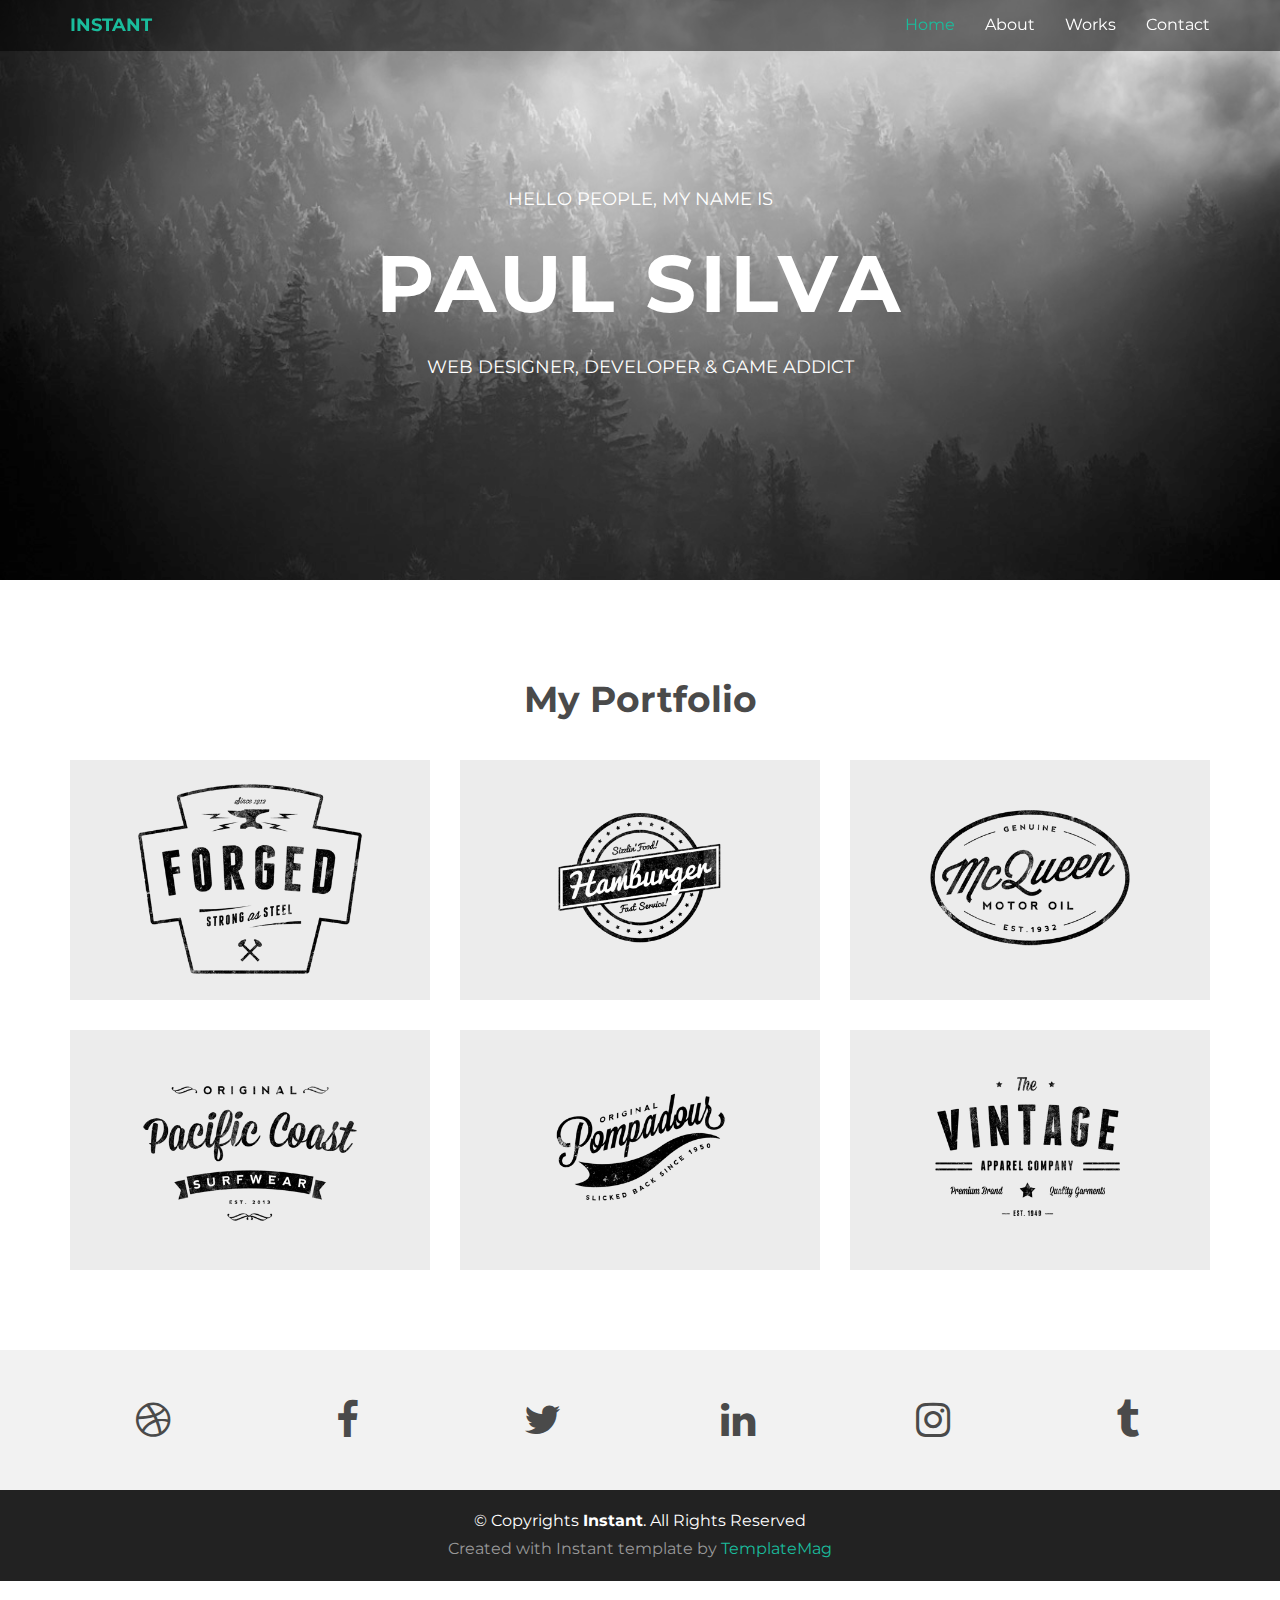
==== index.html @ 4cc34a64 "loads instant template" ====
<!DOCTYPE html>
<html lang="en">
<head>
  <meta charset="utf-8">
  <title>Instant - Bootstrap Personal Template</title>
  <meta content="width=device-width, initial-scale=1.0" name="viewport">
  <meta content="" name="keywords">
  <meta content="" name="description">

  <!-- Favicons -->
  <link href="img/favicon.png" rel="icon">
  <link href="img/apple-touch-icon.png" rel="apple-touch-icon">

  <!-- Google Fonts -->
  <link href="https://fonts.googleapis.com/css?family=Montserrat:300,400,500,700" rel="stylesheet">

  <!-- Bootstrap CSS File -->
  <link href="lib/bootstrap/css/bootstrap.min.css" rel="stylesheet">

  <!-- Libraries CSS Files -->
  <link href="lib/font-awesome/css/font-awesome.min.css" rel="stylesheet">

  <!-- Main Stylesheet File -->
  <link href="css/style.css" rel="stylesheet">

  <!-- =======================================================
    Template Name: Instant
    Template URL: https://templatemag.com/instant-bootstrap-personal-template/
    Author: TemplateMag.com
    License: https://templatemag.com/license/
  ======================================================= -->
</head>

<body>

  <!-- Static navbar -->
  <div class="navbar navbar-default navbar-fixed-top" role="navigation">
    <div class="container">
      <div class="navbar-header">
        <button type="button" class="navbar-toggle" data-toggle="collapse" data-target=".navbar-collapse">
            <span class="sr-only">Toggle navigation</span>
            <span class="icon-bar"></span>
            <span class="icon-bar"></span>
            <span class="icon-bar"></span>
          </button>
        <a class="navbar-brand" href="index.html">INSTANT</a>
      </div>
      <div class="navbar-collapse collapse">
        <ul class="nav navbar-nav navbar-right">
          <li class="active"><a href="index.html">Home</a></li>
          <li><a href="about.html">About</a></li>
          <li><a href="works.html" class="smoothscroll">Works</a></li>
          <li><a href="contact.html" class="smoothscroll">Contact</a></li>
        </ul>
      </div>
      <!--/.nav-collapse -->
    </div>
  </div>


  <div id="headerwrap">
    <div class="container">
      <div class="row">
        <div class="col-lg-6 col-lg-offset-3">
          <h4>HELLO PEOPLE, MY NAME IS</h4>
          <h1>PAUL SILVA</h1>
          <h4>WEB DESIGNER, DEVELOPER & GAME ADDICT</h4>
        </div>
      </div>
    </div>
    <!-- /container -->
  </div>

  <section id="works"></section>
  <div class="container">
    <div class="row centered mt mb">
      <h1>My Portfolio</h1>

      <div class="col-lg-4 col-md-4 col-sm-4 gallery">
        <a href="works.html"><img src="img/portfolio/folio01.png" class="img-responsive"></a>
      </div>
      <div class="col-lg-4 col-md-4 col-sm-4 gallery">
        <a href="works.html"><img src="img/portfolio/folio02.png" class="img-responsive"></a>
      </div>
      <div class="col-lg-4 col-md-4 col-sm-4 gallery">
        <a href="works.html"><img src="img/portfolio/folio03.png" class="img-responsive"></a>
      </div>
      <div class="col-lg-4 col-md-4 col-sm-4 gallery">
        <a href="works.html"><img src="img/portfolio/folio04.png" class="img-responsive"></a>
      </div>
      <div class="col-lg-4 col-md-4 col-sm-4 gallery">
        <a href="works.html"><img src="img/portfolio/folio05.png" class="img-responsive"></a>
      </div>
      <div class="col-lg-4 col-md-4 col-sm-4 gallery">
        <a href="works.html"><img src="img/portfolio/folio06.png" class="img-responsive"></a>
      </div>
    </div>
  </div>

  <div id="social">
    <div class="container">
      <div class="row centered">
        <div class="col-lg-2">
          <a href="#"><i class="fa fa-dribbble"></i></a>
        </div>
        <div class="col-lg-2">
          <a href="#"><i class="fa fa-facebook"></i></a>
        </div>
        <div class="col-lg-2">
          <a href="#"><i class="fa fa-twitter"></i></a>
        </div>
        <div class="col-lg-2">
          <a href="#"><i class="fa fa-linkedin"></i></a>
        </div>
        <div class="col-lg-2">
          <a href="#"><i class="fa fa-instagram"></i></a>
        </div>
        <div class="col-lg-2">
          <a href="#"><i class="fa fa-tumblr"></i></a>
        </div>

      </div>
    </div>
  </div>

  <div id="copyrights">
    <div class="container">
      <p>
        &copy; Copyrights <strong>Instant</strong>. All Rights Reserved
      </p>
      <div class="credits">
        <!--
          You are NOT allowed to delete the credit link to TemplateMag with free version.
          You can delete the credit link only if you bought the pro version.
          Buy the pro version with working PHP/AJAX contact form: https://templatemag.com/instant-bootstrap-personal-template/
          Licensing information: https://templatemag.com/license/
        -->
        Created with Instant template by <a href="https://templatemag.com/">TemplateMag</a>
      </div>
    </div>
  </div>
  <!-- / copyrights -->

  <!-- JavaScript Libraries -->
  <script src="lib/jquery/jquery.min.js"></script>
  <script src="lib/bootstrap/js/bootstrap.min.js"></script>
  <script src="lib/php-mail-form/validate.js"></script>

  <!-- Template Main Javascript File -->
  <script src="js/main.js"></script>

</body>
</html>
---- css/style.css ----
/**
* Template Name: Instant
* Template URL: https://templatemag.com/instant-bootstrap-personal-template/
* Author: TemplateMag.com
* License: https://templatemag.com/license/
*/

/* ==========================================================================
   Base Styles, Bootstrap Modifications & Fonts Import
   ========================================================================== */


::-moz-selection {
    background: #f2c2c9;
    color: #a4003a;
    text-shadow: none;
}

::selection {
    background: #16a085;
    color: #a4003a;
    text-shadow: none;
}

/*
 * A better looking default horizontal rule
 */

 hr {
    display: block;
    height: 1px;
    border: 0;
    border-top: 1px solid #ccc;
    margin: 1em 0;
    padding: 0;
}

.centered {
	text-align: center
}

.mt {
	margin-top: 80px;
}

.mb {
	margin-bottom: 80px;
}

/* ==========================================================================
   General styles
   ========================================================================== */


body {
    font-family: 'Montserrat', sans-serif;
    font-weight: 400;
    font-size: 16px;

    -webkit-font-smoothing: antialiased;
    -webkit-overflow-scrolling: touch;
}

h1, h2, h3, h4, h5, h6 {
	font-weight: 700;
    color: #4a4a4a;
}


.navbar-brand {
	font-weight: 700;
}

.navbar-default .navbar-brand, .navbar-default .navbar-brand:hover {
	color: #1abc9c;
}

.navbar-default {
	border-color: transparent;
  background-color: rgba(0, 0, 0, 0.5);
}

.navbar-default .navbar-nav > .active > a, .navbar-default .navbar-nav > .active > a:hover, .navbar-default .navbar-nav > .active > a:focus {
	color: #1abc9c;
	background-color: transparent;
}

.navbar-default .navbar-nav > li > a {
	color: #fff;
}

.navbar-default .navbar-nav > li > a:hover, .navbar-default .navbar-nav > li > a:focus {
	color: #1abc9c;
}

.navbar-default .navbar-toggle {
  border: none;
  border-color: #fff;
}

.navbar-default .navbar-toggle:hover {
  background: #666;
}

.navbar-default .navbar-toggle .icon-bar {
  background-color: #fff;
}
/* ==========================================================================
   Wrap Sections
   ========================================================================== */

#headerwrap {
	background: url(../img/back.jpg) no-repeat center top;
	margin-top: -70px;
	padding-top: 250px;
	text-align:center;
	background-attachment: relative;
	background-position: center center;
	min-height: 650px;
	width: 100%;

    -webkit-background-size: 100%;
    -moz-background-size: 100%;
    -o-background-size: 100%;
    background-size: 100%;

    -webkit-background-size: cover;
    -moz-background-size: cover;
    -o-background-size: cover;
    background-size: cover;
}

#headerwrap h1 {
	color:#ffffff;
	padding-top: 10px;
	padding-bottom: 20px;
	letter-spacing: 4px;
	font-size: 80px;
	font-weight: bold;
}

#headerwrap h4 {
	font-weight: 400;
	color: #ffffff
}

@media (max-width: 768px) {
  #headerwrap {
    padding-top: 180px;
  }
}

#social {
	padding-top: 50px;
	padding-bottom: 50px;
	background-color: #f2f2f2;
}

#social i {
	font-size: 40px;
	color: #4a4a4a
}

#social i:hover {
	color: #1abc9c
}

#footerwrap {
	padding-top: 70px;
	padding-bottom: 50px;
	background-color: #2f2f2f;
}

#footerwrap p {
	color: #f2f2f2;
	margin-left: 10px;
}

#workwrap {
	background: url(../img/work.jpg) no-repeat center top;
	margin-top: -70px;
	padding-top: 250px;
	text-align:center;
	background-attachment: relative;
	background-position: center center;
	min-height: 650px;
	width: 100%;

    -webkit-background-size: 100%;
    -moz-background-size: 100%;
    -o-background-size: 100%;
    background-size: 100%;

    -webkit-background-size: cover;
    -moz-background-size: cover;
    -o-background-size: cover;
    background-size: cover;
}

#workwrap h1 {
	color:#ffffff;
	padding-top: 10px;
	padding-bottom: 20px;
	letter-spacing: 4px;
	font-size: 80px;
	font-weight: bold;
}

#workwrap h4 {
	font-weight: 400;
	color: #ffffff
}

#aboutwrap {
	background: url(../img/about.jpg) no-repeat center top;
	margin-top: -70px;
	padding-top: 250px;
	text-align:center;
	background-attachment: relative;
	background-position: center center;
	min-height: 550px;
	width: 100%;

    -webkit-background-size: 100%;
    -moz-background-size: 100%;
    -o-background-size: 100%;
    background-size: 100%;

    -webkit-background-size: cover;
    -moz-background-size: cover;
    -o-background-size: cover;
    background-size: cover;
}


/* Gallery */
.gallery {
	margin-top: 30px;
}

.gallery img:hover {
	opacity: 0.4;
}


/* Contact Form */

#contactwrap {
	background: url(../img/contact.jpg) no-repeat center top;
	margin-top: -70px;
	padding-top: 250px;
	text-align:center;
	background-attachment: relative;
	background-position: center center;
	min-height: 650px;
	width: 100%;
  background-size: 100%;
  background-size: cover;
}

#contactwrap h1 {
	color:#ffffff;
	padding-top: 10px;
	padding-bottom: 20px;
	letter-spacing: 4px;
	font-size: 60px;
	font-weight: bold;
}

#contactwrap h4 {
	font-weight: 400;
	color: #ffffff
}

#contact {
  padding: 40px 0;
}

#contact h2 {
  font-size: 36px;
  margin-bottom: 30px;
}

.contact-form label {
   color: #999;
}

.contact-form input, .contact-form textarea {
  padding: 10px 12px;
  border-radius: 0;
  box-shadow: none;
  font-size: 14px;
  height: auto;
}

.contact-form .form-send {
  text-align: center;
}

.contact-form .form-send button  {
  background: #1abc9c;
  border: 0;
  padding: 14px 40px;
  color: #fff;
  transition: 0.4s;
  cursor: pointer;
  font-size: 16px;
  margin-top: 15px;
}

.contact-form .form-send button:hover {
  background: #2addb9;
}

.contact-form .validate {
  display: none;
  color: red;
  margin: 0 0 15px 0;
  font-weight: 400;
  font-size: 13px;
}

.contact-form .loading {
  display: none;
  color: #555;
  background: #fff;
  text-align: center;
  padding: 15px;
  margin: 15px 0;
}

.contact-form .loading:before {
  content: "";
  display: inline-block;
  border-radius: 50%;
  width: 24px;
  height: 24px;
  border: 3px solid #18d26e;
  border-top-color: #eee;
  -webkit-animation: animate-loading 1s linear infinite;
  animation: animate-loading 1s linear infinite;
}

@-webkit-keyframes animate-loading {
  0% {
    -webkit-transform: rotate(0deg);
    transform: rotate(0deg);
  }

  100% {
    -webkit-transform: rotate(360deg);
    transform: rotate(360deg);
  }
}

@keyframes animate-loading {
  0% {
    -webkit-transform: rotate(0deg);
    transform: rotate(0deg);
  }

  100% {
    -webkit-transform: rotate(360deg);
    transform: rotate(360deg);
  }
}

.contact-form .error-message {
  display: none;
  color: #fff;
  background: #ed3c0d;
  text-align: center;
  padding: 15px;
  font-weight: 600;
  margin: 15px 0;
}

.contact-form .sent-message {
  display: none;
  color: #fff;
  background: #18d26e;
  text-align: center;
  padding: 15px;
  font-weight: 600;
  margin: 15px 0;
}

/* Copyrights */

#copyrights {
  background: #222222;
  padding: 20px 0;
  text-align: center;
}

#copyrights p {
  margin-bottom: 5px;
  color: #fff;
}

#copyrights a {
  color: #1abc9c;
}

.credits {
  color: #999;
}
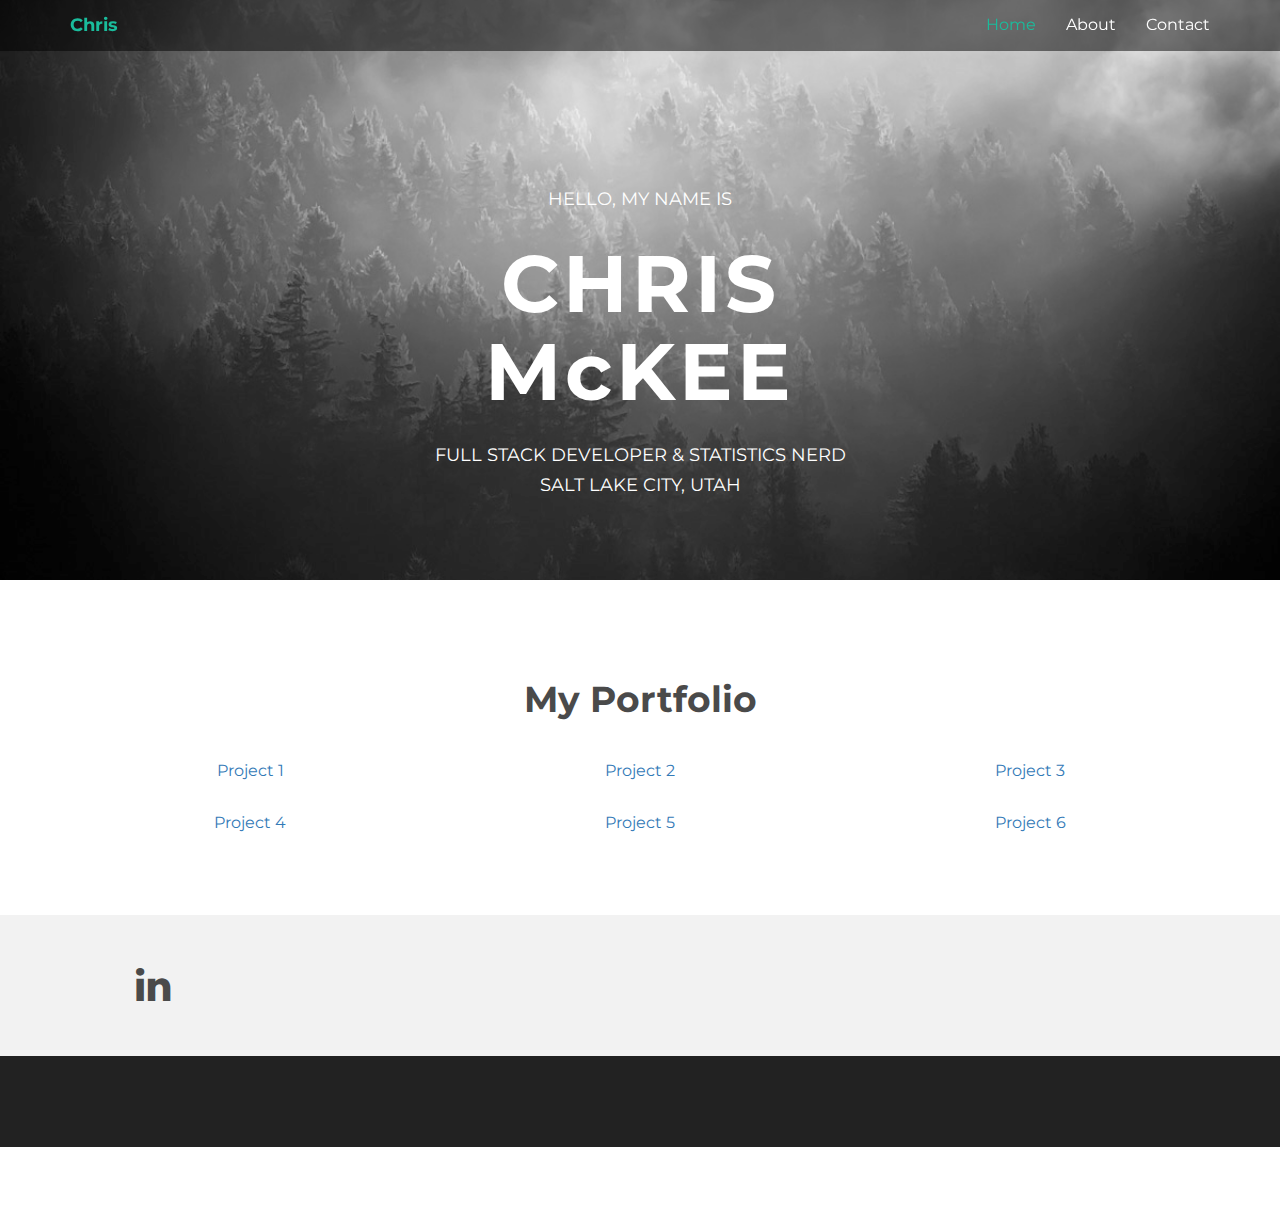
==== commit 23bb23ed: "updates basic info" ====
--- a/index.html
+++ b/index.html
@@ -1,153 +1,150 @@
 <!DOCTYPE html>
 <html lang="en">
-<head>
-  <meta charset="utf-8">
-  <title>Instant - Bootstrap Personal Template</title>
-  <meta content="width=device-width, initial-scale=1.0" name="viewport">
-  <meta content="" name="keywords">
-  <meta content="" name="description">
+  <head>
+    <meta charset="utf-8" />
+    <title>Instant - Bootstrap Personal Template</title>
+    <meta content="width=device-width, initial-scale=1.0" name="viewport" />
+    <meta content="" name="keywords" />
+    <meta content="" name="description" />
 
-  <!-- Favicons -->
-  <link href="img/favicon.png" rel="icon">
-  <link href="img/apple-touch-icon.png" rel="apple-touch-icon">
+    <!-- Favicons -->
+    <link href="img/favicon.png" rel="icon" />
+    <link href="img/apple-touch-icon.png" rel="apple-touch-icon" />
 
-  <!-- Google Fonts -->
-  <link href="https://fonts.googleapis.com/css?family=Montserrat:300,400,500,700" rel="stylesheet">
+    <!-- Google Fonts -->
+    <link
+      href="https://fonts.googleapis.com/css?family=Montserrat:300,400,500,700"
+      rel="stylesheet"
+    />
 
-  <!-- Bootstrap CSS File -->
-  <link href="lib/bootstrap/css/bootstrap.min.css" rel="stylesheet">
+    <!-- Bootstrap CSS File -->
+    <link href="lib/bootstrap/css/bootstrap.min.css" rel="stylesheet" />
 
-  <!-- Libraries CSS Files -->
-  <link href="lib/font-awesome/css/font-awesome.min.css" rel="stylesheet">
+    <!-- Libraries CSS Files -->
+    <link href="lib/font-awesome/css/font-awesome.min.css" rel="stylesheet" />
 
-  <!-- Main Stylesheet File -->
-  <link href="css/style.css" rel="stylesheet">
+    <!-- Main Stylesheet File -->
+    <link href="css/style.css" rel="stylesheet" />
+  </head>
 
-  <!-- =======================================================
-    Template Name: Instant
-    Template URL: https://templatemag.com/instant-bootstrap-personal-template/
-    Author: TemplateMag.com
-    License: https://templatemag.com/license/
-  ======================================================= -->
-</head>
-
-<body>
-
-  <!-- Static navbar -->
-  <div class="navbar navbar-default navbar-fixed-top" role="navigation">
-    <div class="container">
-      <div class="navbar-header">
-        <button type="button" class="navbar-toggle" data-toggle="collapse" data-target=".navbar-collapse">
+  <body>
+    <!-- Static navbar -->
+    <div class="navbar navbar-default navbar-fixed-top" role="navigation">
+      <div class="container">
+        <div class="navbar-header">
+          <button
+            type="button"
+            class="navbar-toggle"
+            data-toggle="collapse"
+            data-target=".navbar-collapse"
+          >
             <span class="sr-only">Toggle navigation</span>
             <span class="icon-bar"></span>
             <span class="icon-bar"></span>
             <span class="icon-bar"></span>
           </button>
-        <a class="navbar-brand" href="index.html">INSTANT</a>
+          <a class="navbar-brand" href="index.html">Chris</a>
+        </div>
+        <div class="navbar-collapse collapse">
+          <ul class="nav navbar-nav navbar-right">
+            <li class="active"><a href="index.html">Home</a></li>
+            <li><a href="about.html">About</a></li>
+            <!-- <li><a href="works.html" class="smoothscroll">Works</a></li> -->
+            <li><a href="contact.html" class="smoothscroll">Contact</a></li>
+          </ul>
+        </div>
+        <!--/.nav-collapse -->
       </div>
-      <div class="navbar-collapse collapse">
-        <ul class="nav navbar-nav navbar-right">
-          <li class="active"><a href="index.html">Home</a></li>
-          <li><a href="about.html">About</a></li>
-          <li><a href="works.html" class="smoothscroll">Works</a></li>
-          <li><a href="contact.html" class="smoothscroll">Contact</a></li>
-        </ul>
+    </div>
+
+    <div id="headerwrap">
+      <div class="container">
+        <div class="row">
+          <div class="col-lg-6 col-lg-offset-3">
+            <h4>HELLO, MY NAME IS</h4>
+            <h1>CHRIS McKEE</h1>
+            <h4>FULL STACK DEVELOPER & STATISTICS NERD</h4>
+            <h4>SALT LAKE CITY, UTAH</h4>
+          </div>
+        </div>
       </div>
-      <!--/.nav-collapse -->
+      <!-- /container -->
     </div>
-  </div>
 
+    <section id="works"></section>
+    <div class="container">
+      <div class="row centered mt mb">
+        <h1>My Portfolio</h1>
 
-  <div id="headerwrap">
-    <div class="container">
-      <div class="row">
-        <div class="col-lg-6 col-lg-offset-3">
-          <h4>HELLO PEOPLE, MY NAME IS</h4>
-          <h1>PAUL SILVA</h1>
-          <h4>WEB DESIGNER, DEVELOPER & GAME ADDICT</h4>
+        <div class="col-lg-4 col-md-4 col-sm-4 gallery">
+          <a href="works.html">Project 1</a>
+        </div>
+        <div class="col-lg-4 col-md-4 col-sm-4 gallery">
+          <a href="works.html">Project 2</a>
+        </div>
+        <div class="col-lg-4 col-md-4 col-sm-4 gallery">
+          <a href="works.html">Project 3</a>
+        </div>
+        <div class="col-lg-4 col-md-4 col-sm-4 gallery">
+          <a href="works.html">Project 4</a>
+        </div>
+        <div class="col-lg-4 col-md-4 col-sm-4 gallery">
+          <a href="works.html">Project 5</a>
+        </div>
+        <div class="col-lg-4 col-md-4 col-sm-4 gallery">
+          <a href="works.html">Project 6</a>
         </div>
       </div>
     </div>
-    <!-- /container -->
-  </div>
 
-  <section id="works"></section>
-  <div class="container">
-    <div class="row centered mt mb">
-      <h1>My Portfolio</h1>
-
-      <div class="col-lg-4 col-md-4 col-sm-4 gallery">
-        <a href="works.html"><img src="img/portfolio/folio01.png" class="img-responsive"></a>
-      </div>
-      <div class="col-lg-4 col-md-4 col-sm-4 gallery">
-        <a href="works.html"><img src="img/portfolio/folio02.png" class="img-responsive"></a>
-      </div>
-      <div class="col-lg-4 col-md-4 col-sm-4 gallery">
-        <a href="works.html"><img src="img/portfolio/folio03.png" class="img-responsive"></a>
-      </div>
-      <div class="col-lg-4 col-md-4 col-sm-4 gallery">
-        <a href="works.html"><img src="img/portfolio/folio04.png" class="img-responsive"></a>
-      </div>
-      <div class="col-lg-4 col-md-4 col-sm-4 gallery">
-        <a href="works.html"><img src="img/portfolio/folio05.png" class="img-responsive"></a>
-      </div>
-      <div class="col-lg-4 col-md-4 col-sm-4 gallery">
-        <a href="works.html"><img src="img/portfolio/folio06.png" class="img-responsive"></a>
+    <div id="social">
+      <div class="container">
+        <div class="row centered">
+          <!-- <div class="col-lg-2">
+            <a href="#"><i class="fa fa-dribbble"></i></a>
+          </div>
+          <div class="col-lg-2">
+            <a href="#"><i class="fa fa-facebook"></i></a>
+          </div>
+          <div class="col-lg-2">
+            <a href="#"><i class="fa fa-twitter"></i></a>
+          </div> -->
+          <div class="col-lg-2">
+            <a href="#"><i class="fa fa-linkedin"></i></a>
+          </div>
+          <!-- <div class="col-lg-2">
+            <a href="#"><i class="fa fa-instagram"></i></a>
+          </div>
+          <div class="col-lg-2">
+            <a href="#"><i class="fa fa-tumblr"></i></a>
+          </div> -->
+        </div>
       </div>
     </div>
-  </div>
 
-  <div id="social">
-    <div class="container">
-      <div class="row centered">
-        <div class="col-lg-2">
-          <a href="#"><i class="fa fa-dribbble"></i></a>
-        </div>
-        <div class="col-lg-2">
-          <a href="#"><i class="fa fa-facebook"></i></a>
-        </div>
-        <div class="col-lg-2">
-          <a href="#"><i class="fa fa-twitter"></i></a>
-        </div>
-        <div class="col-lg-2">
-          <a href="#"><i class="fa fa-linkedin"></i></a>
-        </div>
-        <div class="col-lg-2">
-          <a href="#"><i class="fa fa-instagram"></i></a>
-        </div>
-        <div class="col-lg-2">
-          <a href="#"><i class="fa fa-tumblr"></i></a>
-        </div>
-
-      </div>
-    </div>
-  </div>
-
-  <div id="copyrights">
-    <div class="container">
-      <p>
-        &copy; Copyrights <strong>Instant</strong>. All Rights Reserved
-      </p>
-      <div class="credits">
-        <!--
+    <div id="copyrights">
+      <div class="container">
+        <p>&copy; Copyrights <strong>Instant</strong>. All Rights Reserved</p>
+        <div class="credits">
+          <!--
           You are NOT allowed to delete the credit link to TemplateMag with free version.
           You can delete the credit link only if you bought the pro version.
           Buy the pro version with working PHP/AJAX contact form: https://templatemag.com/instant-bootstrap-personal-template/
           Licensing information: https://templatemag.com/license/
         -->
-        Created with Instant template by <a href="https://templatemag.com/">TemplateMag</a>
+          Created with Instant template by
+          <a href="https://templatemag.com/"> TemplateMag</a>
+        </div>
       </div>
     </div>
-  </div>
-  <!-- / copyrights -->
+    <!-- / copyrights -->
 
-  <!-- JavaScript Libraries -->
-  <script src="lib/jquery/jquery.min.js"></script>
-  <script src="lib/bootstrap/js/bootstrap.min.js"></script>
-  <script src="lib/php-mail-form/validate.js"></script>
+    <!-- JavaScript Libraries -->
+    <script src="lib/jquery/jquery.min.js"></script>
+    <script src="lib/bootstrap/js/bootstrap.min.js"></script>
+    <script src="lib/php-mail-form/validate.js"></script>
 
-  <!-- Template Main Javascript File -->
-  <script src="js/main.js"></script>
-
-</body>
+    <!-- Template Main Javascript File -->
+    <script src="js/main.js"></script>
+  </body>
 </html>
--- a/css/style.css
+++ b/css/style.css
@@ -9,88 +9,94 @@
    Base Styles, Bootstrap Modifications & Fonts Import
    ========================================================================== */
 
-
 ::-moz-selection {
-    background: #f2c2c9;
-    color: #a4003a;
-    text-shadow: none;
+  background: #f2c2c9;
+  color: #a4003a;
+  text-shadow: none;
 }
 
 ::selection {
-    background: #16a085;
-    color: #a4003a;
-    text-shadow: none;
+  background: #16a085;
+  color: #a4003a;
+  text-shadow: none;
 }
 
 /*
  * A better looking default horizontal rule
  */
 
- hr {
-    display: block;
-    height: 1px;
-    border: 0;
-    border-top: 1px solid #ccc;
-    margin: 1em 0;
-    padding: 0;
+hr {
+  display: block;
+  height: 1px;
+  border: 0;
+  border-top: 1px solid #ccc;
+  margin: 1em 0;
+  padding: 0;
 }
 
 .centered {
-	text-align: center
+  text-align: center;
 }
 
 .mt {
-	margin-top: 80px;
+  margin-top: 80px;
 }
 
 .mb {
-	margin-bottom: 80px;
+  margin-bottom: 80px;
 }
 
 /* ==========================================================================
    General styles
    ========================================================================== */
 
-
 body {
-    font-family: 'Montserrat', sans-serif;
-    font-weight: 400;
-    font-size: 16px;
-
-    -webkit-font-smoothing: antialiased;
-    -webkit-overflow-scrolling: touch;
-}
-
-h1, h2, h3, h4, h5, h6 {
-	font-weight: 700;
-    color: #4a4a4a;
-}
-
+  font-family: "Montserrat", sans-serif;
+  font-weight: 400;
+  font-size: 16px;
+
+  -webkit-font-smoothing: antialiased;
+  -webkit-overflow-scrolling: touch;
+}
+
+h1,
+h2,
+h3,
+h4,
+h5,
+h6 {
+  font-weight: 700;
+  color: #4a4a4a;
+}
 
 .navbar-brand {
-	font-weight: 700;
-}
-
-.navbar-default .navbar-brand, .navbar-default .navbar-brand:hover {
-	color: #1abc9c;
+  font-weight: 700;
+}
+
+.navbar-default .navbar-brand,
+.navbar-default .navbar-brand:hover {
+  color: #1abc9c;
 }
 
 .navbar-default {
-	border-color: transparent;
+  border-color: transparent;
   background-color: rgba(0, 0, 0, 0.5);
 }
 
-.navbar-default .navbar-nav > .active > a, .navbar-default .navbar-nav > .active > a:hover, .navbar-default .navbar-nav > .active > a:focus {
-	color: #1abc9c;
-	background-color: transparent;
+.navbar-default .navbar-nav > .active > a,
+.navbar-default .navbar-nav > .active > a:hover,
+.navbar-default .navbar-nav > .active > a:focus {
+  color: #1abc9c;
+  background-color: transparent;
 }
 
 .navbar-default .navbar-nav > li > a {
-	color: #fff;
-}
-
-.navbar-default .navbar-nav > li > a:hover, .navbar-default .navbar-nav > li > a:focus {
-	color: #1abc9c;
+  color: #fff;
+}
+
+.navbar-default .navbar-nav > li > a:hover,
+.navbar-default .navbar-nav > li > a:focus {
+  color: #1abc9c;
 }
 
 .navbar-default .navbar-toggle {
@@ -110,38 +116,38 @@
    ========================================================================== */
 
 #headerwrap {
-	background: url(../img/back.jpg) no-repeat center top;
-	margin-top: -70px;
-	padding-top: 250px;
-	text-align:center;
-	background-attachment: relative;
-	background-position: center center;
-	min-height: 650px;
-	width: 100%;
-
-    -webkit-background-size: 100%;
-    -moz-background-size: 100%;
-    -o-background-size: 100%;
-    background-size: 100%;
-
-    -webkit-background-size: cover;
-    -moz-background-size: cover;
-    -o-background-size: cover;
-    background-size: cover;
+  background: url(../img/back.jpg) no-repeat center top;
+  margin-top: -70px;
+  padding-top: 250px;
+  text-align: center;
+  background-attachment: relative;
+  background-position: center center;
+  min-height: 650px;
+  width: 100%;
+
+  -webkit-background-size: 100%;
+  -moz-background-size: 100%;
+  -o-background-size: 100%;
+  background-size: 100%;
+
+  -webkit-background-size: cover;
+  -moz-background-size: cover;
+  -o-background-size: cover;
+  background-size: cover;
 }
 
 #headerwrap h1 {
-	color:#ffffff;
-	padding-top: 10px;
-	padding-bottom: 20px;
-	letter-spacing: 4px;
-	font-size: 80px;
-	font-weight: bold;
+  color: #ffffff;
+  padding-top: 10px;
+  padding-bottom: 20px;
+  letter-spacing: 4px;
+  font-size: 80px;
+  font-weight: bold;
 }
 
 #headerwrap h4 {
-	font-weight: 400;
-	color: #ffffff
+  font-weight: 400;
+  color: #ffffff;
 }
 
 @media (max-width: 768px) {
@@ -151,125 +157,123 @@
 }
 
 #social {
-	padding-top: 50px;
-	padding-bottom: 50px;
-	background-color: #f2f2f2;
+  padding-top: 50px;
+  padding-bottom: 50px;
+  background-color: #f2f2f2;
 }
 
 #social i {
-	font-size: 40px;
-	color: #4a4a4a
+  font-size: 40px;
+  color: #4a4a4a;
 }
 
 #social i:hover {
-	color: #1abc9c
+  color: #1abc9c;
 }
 
 #footerwrap {
-	padding-top: 70px;
-	padding-bottom: 50px;
-	background-color: #2f2f2f;
+  padding-top: 70px;
+  padding-bottom: 50px;
+  background-color: #2f2f2f;
 }
 
 #footerwrap p {
-	color: #f2f2f2;
-	margin-left: 10px;
+  color: #f2f2f2;
+  margin-left: 10px;
 }
 
 #workwrap {
-	background: url(../img/work.jpg) no-repeat center top;
-	margin-top: -70px;
-	padding-top: 250px;
-	text-align:center;
-	background-attachment: relative;
-	background-position: center center;
-	min-height: 650px;
-	width: 100%;
-
-    -webkit-background-size: 100%;
-    -moz-background-size: 100%;
-    -o-background-size: 100%;
-    background-size: 100%;
-
-    -webkit-background-size: cover;
-    -moz-background-size: cover;
-    -o-background-size: cover;
-    background-size: cover;
+  background: url(../img/work.jpg) no-repeat center top;
+  margin-top: -70px;
+  padding-top: 250px;
+  text-align: center;
+  background-attachment: relative;
+  background-position: center center;
+  min-height: 650px;
+  width: 100%;
+
+  -webkit-background-size: 100%;
+  -moz-background-size: 100%;
+  -o-background-size: 100%;
+  background-size: 100%;
+
+  -webkit-background-size: cover;
+  -moz-background-size: cover;
+  -o-background-size: cover;
+  background-size: cover;
 }
 
 #workwrap h1 {
-	color:#ffffff;
-	padding-top: 10px;
-	padding-bottom: 20px;
-	letter-spacing: 4px;
-	font-size: 80px;
-	font-weight: bold;
+  color: #ffffff;
+  padding-top: 10px;
+  padding-bottom: 20px;
+  letter-spacing: 4px;
+  font-size: 80px;
+  font-weight: bold;
 }
 
 #workwrap h4 {
-	font-weight: 400;
-	color: #ffffff
+  font-weight: 400;
+  color: #ffffff;
 }
 
 #aboutwrap {
-	background: url(../img/about.jpg) no-repeat center top;
-	margin-top: -70px;
-	padding-top: 250px;
-	text-align:center;
-	background-attachment: relative;
-	background-position: center center;
-	min-height: 550px;
-	width: 100%;
-
-    -webkit-background-size: 100%;
-    -moz-background-size: 100%;
-    -o-background-size: 100%;
-    background-size: 100%;
-
-    -webkit-background-size: cover;
-    -moz-background-size: cover;
-    -o-background-size: cover;
-    background-size: cover;
-}
-
+  background: url(../img/back.jpg) no-repeat center top;
+  margin-top: -70px;
+  padding-top: 250px;
+  text-align: center;
+  background-attachment: relative;
+  background-position: center center;
+  min-height: 550px;
+  width: 100%;
+
+  -webkit-background-size: 100%;
+  -moz-background-size: 100%;
+  -o-background-size: 100%;
+  background-size: 100%;
+
+  -webkit-background-size: cover;
+  -moz-background-size: cover;
+  -o-background-size: cover;
+  background-size: cover;
+}
 
 /* Gallery */
 .gallery {
-	margin-top: 30px;
+  margin-top: 30px;
 }
 
 .gallery img:hover {
-	opacity: 0.4;
-}
-
+  opacity: 0.4;
+}
 
 /* Contact Form */
 
 #contactwrap {
-	background: url(../img/contact.jpg) no-repeat center top;
-	margin-top: -70px;
-	padding-top: 250px;
-	text-align:center;
-	background-attachment: relative;
-	background-position: center center;
-	min-height: 650px;
-	width: 100%;
+  background: url(../img/contact.jpg) no-repeat center top;
+  margin-top: -70px;
+  padding-top: 250px;
+  text-align: center;
+  background-attachment: relative;
+  background-position: center center;
+  min-height: 650px;
+  width: 100%;
   background-size: 100%;
   background-size: cover;
 }
 
 #contactwrap h1 {
-	color:#ffffff;
-	padding-top: 10px;
-	padding-bottom: 20px;
-	letter-spacing: 4px;
-	font-size: 60px;
-	font-weight: bold;
+  color: #ffffff;
+  padding-top: 10px;
+  padding-bottom: 20px;
+  letter-spacing: 4px;
+  font-size: 60px;
+  font-weight: bold;
 }
 
 #contactwrap h4 {
-	font-weight: 400;
-	color: #ffffff
+  font-weight: 400;
+  color: #ffffff;
 }
 
 #contact {
@@ -282,10 +286,11 @@
 }
 
 .contact-form label {
-   color: #999;
-}
-
-.contact-form input, .contact-form textarea {
+  color: #999;
+}
+
+.contact-form input,
+.contact-form textarea {
   padding: 10px 12px;
   border-radius: 0;
   box-shadow: none;
@@ -297,7 +302,7 @@
   text-align: center;
 }
 
-.contact-form .form-send button  {
+.contact-form .form-send button {
   background: #1abc9c;
   border: 0;
   padding: 14px 40px;
@@ -395,13 +400,13 @@
 
 #copyrights p {
   margin-bottom: 5px;
-  color: #fff;
+  color: #222222;
 }
 
 #copyrights a {
-  color: #1abc9c;
+  color: #222222;
 }
 
 .credits {
-  color: #999;
-}
+  color: #222222;
+}
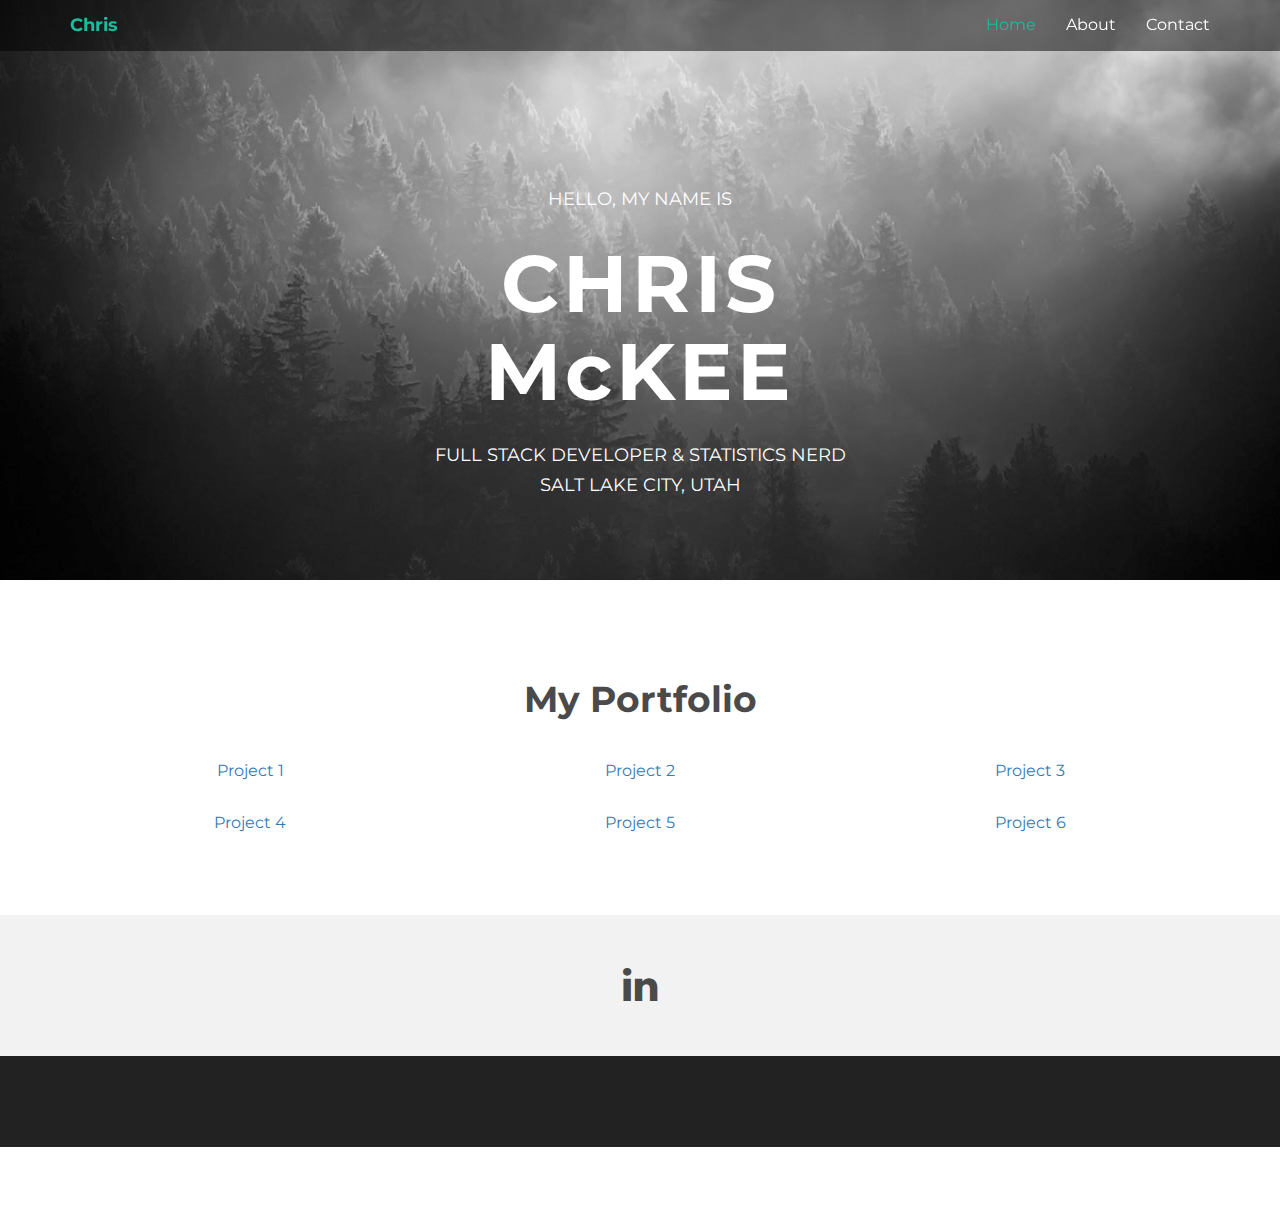
==== commit 37c95ae9: "various text updates" ====
--- a/index.html
+++ b/index.html
@@ -109,9 +109,9 @@
           <div class="col-lg-2">
             <a href="#"><i class="fa fa-twitter"></i></a>
           </div> -->
-          <div class="col-lg-2">
-            <a href="#"><i class="fa fa-linkedin"></i></a>
-          </div>
+          <!-- <div class="col-lg-2"> -->
+          <a href="#"><i class="fa fa-linkedin"></i></a>
+          <!-- </div> -->
           <!-- <div class="col-lg-2">
             <a href="#"><i class="fa fa-instagram"></i></a>
           </div>
--- a/css/style.css
+++ b/css/style.css
@@ -236,6 +236,15 @@
   -moz-background-size: cover;
   -o-background-size: cover;
   background-size: cover;
+}
+
+#aboutwrap h1 {
+  color: #ffffff;
+  padding-top: 10px;
+  padding-bottom: 20px;
+  letter-spacing: 4px;
+  font-size: 60px;
+  font-weight: bold;
 }
 
 /* Gallery */
